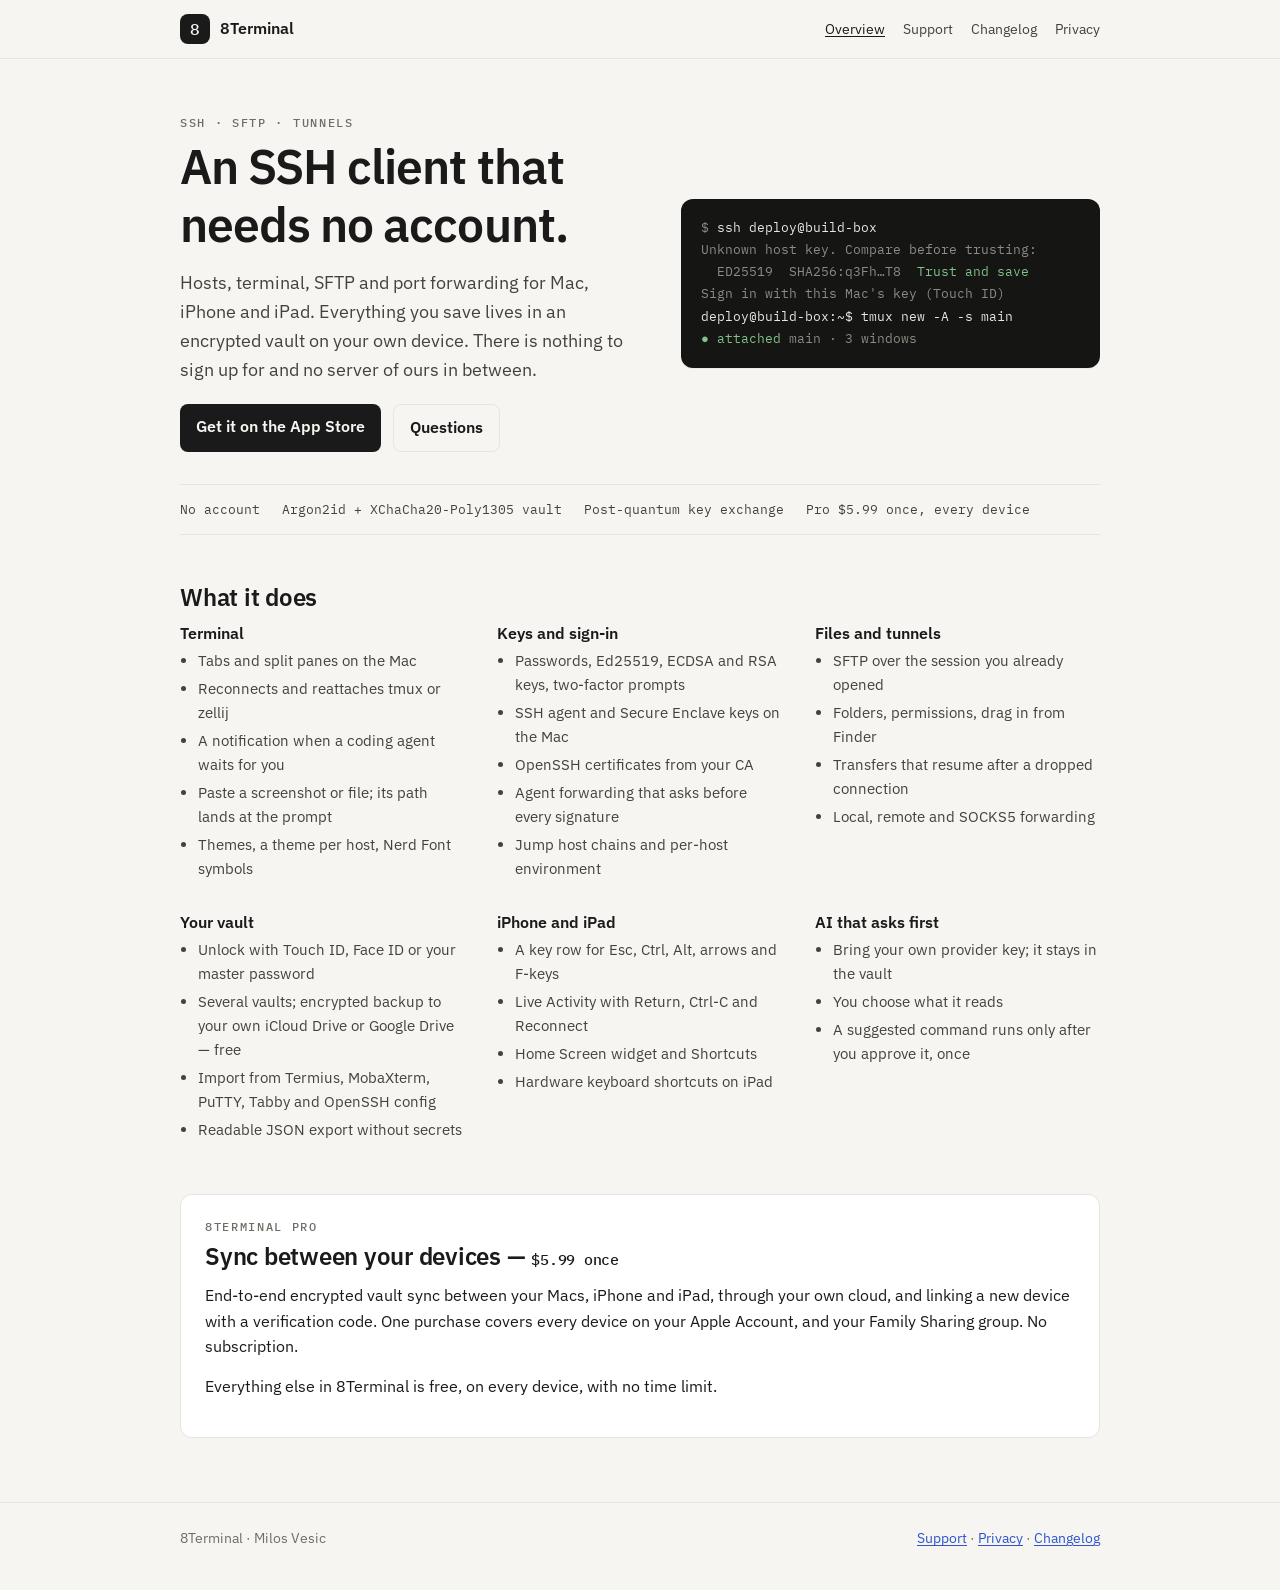
==== index.html @ 33bd2050 "8Terminal site" ====
<!doctype html>
<html lang="en">
<head>
  <meta charset="utf-8">
  <meta name="viewport" content="width=device-width, initial-scale=1">
  <title>8Terminal — SSH client with no account</title>
  <meta name="description" content="8Terminal is an SSH client for Mac, iPhone and iPad with SFTP, port forwarding and an encrypted local vault. No account, no server of ours.">
  <link rel="stylesheet" href="style.css">
</head>
<body>
<header class="site">
  <div class="wrap">
    <a class="brand" href="index.html"><span class="brand-mark" aria-hidden="true">8</span>8Terminal</a>
    <nav class="site" aria-label="Site">
      <a href="index.html" aria-current="page">Overview</a>
      <a href="support.html">Support</a>
      <a href="changelog.html">Changelog</a>
      <a href="privacy.html">Privacy</a>
    </nav>
  </div>
</header>

<main class="wrap">
  <section class="hero">
    <div>
      <p class="eyebrow">SSH · SFTP · Tunnels</p>
      <h1>An SSH client that needs no account.</h1>
      <p class="lede">Hosts, terminal, SFTP and port forwarding for Mac, iPhone and iPad. Everything you save lives in an encrypted vault on your own device. There is nothing to sign up for and no server of ours in between.</p>
      <div class="actions">
        <a class="button" href="https://apps.apple.com/app/id6802427379">Get it on the App Store</a>
        <a class="button secondary" href="support.html">Questions</a>
      </div>
    </div>
    <pre class="terminal" aria-label="An example session"><span class="dim">$</span> ssh deploy@build-box
<span class="dim">Unknown host key. Compare before trusting:</span>
<span class="dim">  ED25519  SHA256:q3Fh…T8</span>  <span class="ok">Trust and save</span>
<span class="dim">Sign in with this Mac's key (Touch ID)</span>
deploy@build-box:~$ tmux new -A -s main
<span class="ok">● attached</span> <span class="dim">main · 3 windows</span></pre>
  </section>

  <ul class="facts" aria-label="At a glance">
    <li>No account</li>
    <li>Argon2id + XChaCha20-Poly1305 vault</li>
    <li>Post-quantum key exchange</li>
    <li>Pro $5.99 once, every device</li>
  </ul>

  <h2>What it does</h2>
  <div class="grid">
    <div>
      <h3>Terminal</h3>
      <ul>
        <li>Tabs and split panes on the Mac</li>
        <li>Reconnects and reattaches tmux or zellij</li>
        <li>A notification when a coding agent waits for you</li>
        <li>Paste a screenshot or file; its path lands at the prompt</li>
        <li>Themes, a theme per host, Nerd Font symbols</li>
      </ul>
    </div>
    <div>
      <h3>Keys and sign-in</h3>
      <ul>
        <li>Passwords, Ed25519, ECDSA and RSA keys, two-factor prompts</li>
        <li>SSH agent and Secure Enclave keys on the Mac</li>
        <li>OpenSSH certificates from your CA</li>
        <li>Agent forwarding that asks before every signature</li>
        <li>Jump host chains and per-host environment</li>
      </ul>
    </div>
    <div>
      <h3>Files and tunnels</h3>
      <ul>
        <li>SFTP over the session you already opened</li>
        <li>Folders, permissions, drag in from Finder</li>
        <li>Transfers that resume after a dropped connection</li>
        <li>Local, remote and SOCKS5 forwarding</li>
      </ul>
    </div>
    <div>
      <h3>Your vault</h3>
      <ul>
        <li>Unlock with Touch ID, Face ID or your master password</li>
        <li>Several vaults; encrypted backup to your own iCloud Drive or Google Drive — free</li>
        <li>Import from Termius, MobaXterm, PuTTY, Tabby and OpenSSH config</li>
        <li>Readable JSON export without secrets</li>
      </ul>
    </div>
    <div>
      <h3>iPhone and iPad</h3>
      <ul>
        <li>A key row for Esc, Ctrl, Alt, arrows and F-keys</li>
        <li>Live Activity with Return, Ctrl-C and Reconnect</li>
        <li>Home Screen widget and Shortcuts</li>
        <li>Hardware keyboard shortcuts on iPad</li>
      </ul>
    </div>
    <div>
      <h3>AI that asks first</h3>
      <ul>
        <li>Bring your own provider key; it stays in the vault</li>
        <li>You choose what it reads</li>
        <li>A suggested command runs only after you approve it, once</li>
      </ul>
    </div>
  </div>

  <section class="pro" aria-labelledby="pro-title">
    <p class="eyebrow">8Terminal Pro</p>
    <h2 id="pro-title">Sync between your devices — <span class="price">$5.99 once</span></h2>
    <p>End-to-end encrypted vault sync between your Macs, iPhone and iPad, through your own cloud, and linking a new device with a verification code. One purchase covers every device on your Apple Account, and your Family Sharing group. No subscription.</p>
    <p>Everything else in 8Terminal is free, on every device, with no time limit.</p>
  </section>
</main>

<footer class="site">
  <div class="wrap">
    <span>8Terminal · Milos Vesic</span>
    <span><a href="support.html">Support</a> · <a href="privacy.html">Privacy</a> · <a href="changelog.html">Changelog</a></span>
  </div>
</footer>
</body>
</html>
---- style.css ----
/* 8Terminal site. Self-contained: no remote fonts, scripts or analytics. Colours follow the app's theme. */
@font-face {
  font-family: "IBM Plex Sans";
  font-weight: 400;
  font-display: swap;
  src: url("fonts/ibm-plex-sans-400.woff2") format("woff2");
}
@font-face {
  font-family: "IBM Plex Sans";
  font-weight: 600;
  font-display: swap;
  src: url("fonts/ibm-plex-sans-600.woff2") format("woff2");
}
@font-face {
  font-family: "IBM Plex Mono";
  font-weight: 400;
  font-display: swap;
  src: url("fonts/ibm-plex-mono-400.woff2") format("woff2");
}
@font-face {
  font-family: "IBM Plex Mono";
  font-weight: 500;
  font-display: swap;
  src: url("fonts/ibm-plex-mono-500.woff2") format("woff2");
}

:root {
  color-scheme: light;
  --bg: #f6f5f1;
  --surface: #ffffff;
  --ink: #1a1a1a;
  --ink-2: #44423c;
  --muted: #6f6d66;
  --line: #e7e5e0;
  --accent: #2f54d0;
  --term-bg: #151513;
  --term-ink: #e9e7e0;
  --term-dim: #8d8b83;
  --term-ok: #7fc28a;
  --sans: "IBM Plex Sans", -apple-system, "Segoe UI", system-ui, sans-serif;
  --mono: "IBM Plex Mono", ui-monospace, "SF Mono", Menlo, monospace;
}
@media (prefers-color-scheme: dark) {
  :root {
    color-scheme: dark;
    --bg: #1c1b18;
    --surface: #232220;
    --ink: #f0eee8;
    --ink-2: #c9c7bf;
    --muted: #a8a69e;
    --line: #34322d;
    --accent: #8fa6ee;
    --term-bg: #11110f;
  }
}

* {
  box-sizing: border-box;
}
html {
  -webkit-text-size-adjust: 100%;
}
body {
  margin: 0;
  background: var(--bg);
  color: var(--ink);
  font: 400 16px/1.6 var(--sans);
}
a {
  color: var(--accent);
  text-underline-offset: 2px;
}
.wrap {
  max-width: 960px;
  margin: 0 auto;
  padding-inline: 20px;
}
.prose {
  max-width: 680px;
}

header.site {
  border-bottom: 1px solid var(--line);
}
header.site .wrap {
  display: flex;
  align-items: center;
  justify-content: space-between;
  gap: 16px;
  padding-block: 14px;
  flex-wrap: wrap;
}
.brand {
  display: flex;
  align-items: center;
  gap: 10px;
  color: var(--ink);
  text-decoration: none;
  font-weight: 600;
}
.brand-mark {
  display: grid;
  place-items: center;
  width: 30px;
  height: 30px;
  border-radius: 8px;
  background: var(--ink);
  color: var(--bg);
  font: 500 16px var(--mono);
}
nav.site {
  display: flex;
  gap: 18px;
  flex-wrap: wrap;
  font-size: 14px;
}
nav.site a {
  color: var(--ink-2);
  text-decoration: none;
}
nav.site a[aria-current="page"],
nav.site a:hover {
  color: var(--ink);
  text-decoration: underline;
}

.eyebrow {
  margin: 0 0 8px;
  color: var(--muted);
  font: 500 12px var(--mono);
  letter-spacing: 0.14em;
  text-transform: uppercase;
}
h1,
h2,
h3 {
  text-wrap: balance;
  line-height: 1.2;
}
h1 {
  margin: 0 0 16px;
  font-size: clamp(32px, 5vw, 48px);
  font-weight: 600;
  letter-spacing: -0.02em;
}
h2 {
  margin: 48px 0 12px;
  font-size: 24px;
  font-weight: 600;
  letter-spacing: -0.01em;
}
h3 {
  margin: 0 0 6px;
  font-size: 16px;
  font-weight: 600;
}
p {
  margin: 0 0 14px;
}
.lede {
  max-width: 620px;
  color: var(--ink-2);
  font-size: 18px;
}

.hero {
  display: grid;
  grid-template-columns: minmax(0, 1.1fr) minmax(0, 1fr);
  gap: 40px;
  align-items: center;
  padding-block: 56px 32px;
}
.actions {
  display: flex;
  gap: 12px;
  flex-wrap: wrap;
  margin-top: 20px;
}
.button {
  display: inline-block;
  padding: 10px 16px;
  border-radius: 8px;
  background: var(--ink);
  color: var(--bg);
  font-weight: 600;
  text-decoration: none;
}
.button.secondary {
  background: transparent;
  color: var(--ink);
  border: 1px solid var(--line);
}

/* A still terminal session: the product's own surface, set in its own type. */
.terminal {
  margin: 0;
  padding: 18px 20px;
  overflow-x: auto;
  border-radius: 12px;
  background: var(--term-bg);
  color: var(--term-ink);
  font: 400 13px/1.7 var(--mono);
  box-shadow: 0 1px 0 rgba(0, 0, 0, 0.04);
}
.terminal .dim {
  color: var(--term-dim);
}
.terminal .ok {
  color: var(--term-ok);
}

.facts {
  display: flex;
  flex-wrap: wrap;
  gap: 8px 22px;
  margin: 0;
  padding: 16px 0;
  list-style: none;
  border-block: 1px solid var(--line);
  color: var(--ink-2);
  font: 400 13px var(--mono);
}

.grid {
  display: grid;
  grid-template-columns: repeat(3, minmax(0, 1fr));
  gap: 28px 32px;
  margin-top: 8px;
}
.grid ul {
  margin: 0;
  padding-left: 18px;
  color: var(--ink-2);
  font-size: 15px;
}
.grid li {
  margin-bottom: 4px;
}

.pro {
  margin-top: 48px;
  padding: 24px;
  border: 1px solid var(--line);
  border-radius: 12px;
  background: var(--surface);
}
.pro h2 {
  margin-top: 0;
}
.price {
  font: 500 15px var(--mono);
}

dl.faq dt {
  margin-top: 22px;
  font-weight: 600;
}
dl.faq dd {
  margin: 6px 0 0;
  color: var(--ink-2);
}

.release {
  padding-block: 20px;
  border-top: 1px solid var(--line);
}
.release header {
  display: flex;
  align-items: baseline;
  gap: 12px;
  flex-wrap: wrap;
}
.release h2 {
  margin: 0;
  font: 500 18px var(--mono);
}
.release .when {
  color: var(--muted);
  font: 400 13px var(--mono);
}
.release ul {
  margin: 10px 0 0;
  padding-left: 18px;
  color: var(--ink-2);
}

footer.site {
  margin-top: 64px;
  padding-block: 24px 40px;
  border-top: 1px solid var(--line);
  color: var(--muted);
  font-size: 14px;
}
footer.site .wrap {
  display: flex;
  justify-content: space-between;
  gap: 16px;
  flex-wrap: wrap;
}
code {
  font: 400 0.92em var(--mono);
}

@media (max-width: 760px) {
  .hero {
    grid-template-columns: minmax(0, 1fr);
    padding-block: 36px 24px;
  }
  .grid {
    grid-template-columns: minmax(0, 1fr);
  }
}
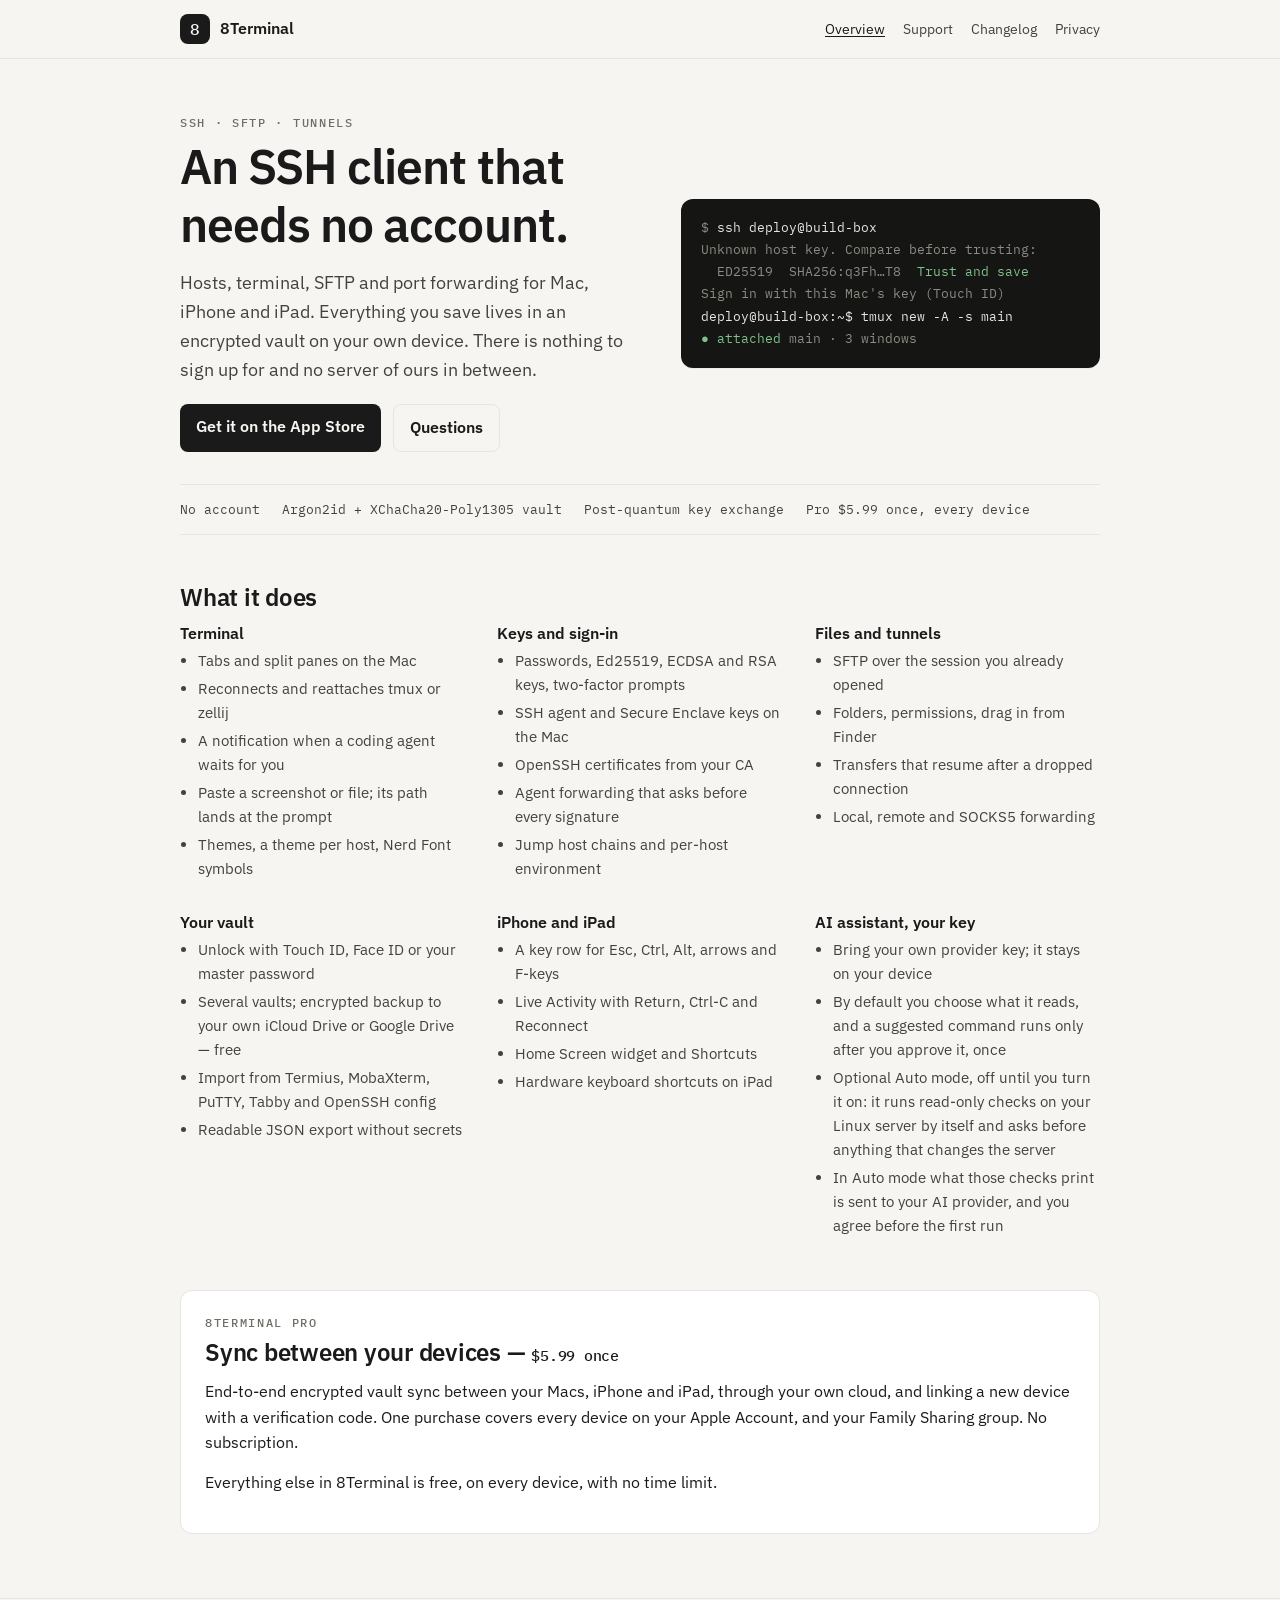
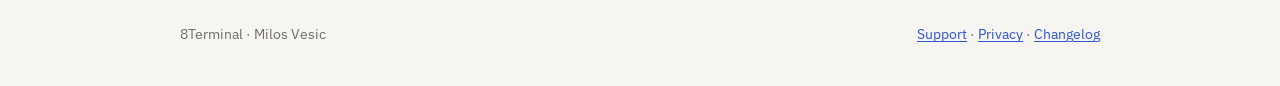
==== commit a04cffc8: "Auto mode: overview, privacy policy (3 October 2026), support and the 1.0.5 changelog" ====
--- a/index.html
+++ b/index.html
@@ -96,11 +96,12 @@
       </ul>
     </div>
     <div>
-      <h3>AI that asks first</h3>
+      <h3>AI assistant, your key</h3>
       <ul>
-        <li>Bring your own provider key; it stays in the vault</li>
-        <li>You choose what it reads</li>
-        <li>A suggested command runs only after you approve it, once</li>
+        <li>Bring your own provider key; it stays on your device</li>
+        <li>By default you choose what it reads, and a suggested command runs only after you approve it, once</li>
+        <li>Optional Auto mode, off until you turn it on: it runs read-only checks on your Linux server by itself and asks before anything that changes the server</li>
+        <li>In Auto mode what those checks print is sent to your AI provider, and you agree before the first run</li>
       </ul>
     </div>
   </div>
